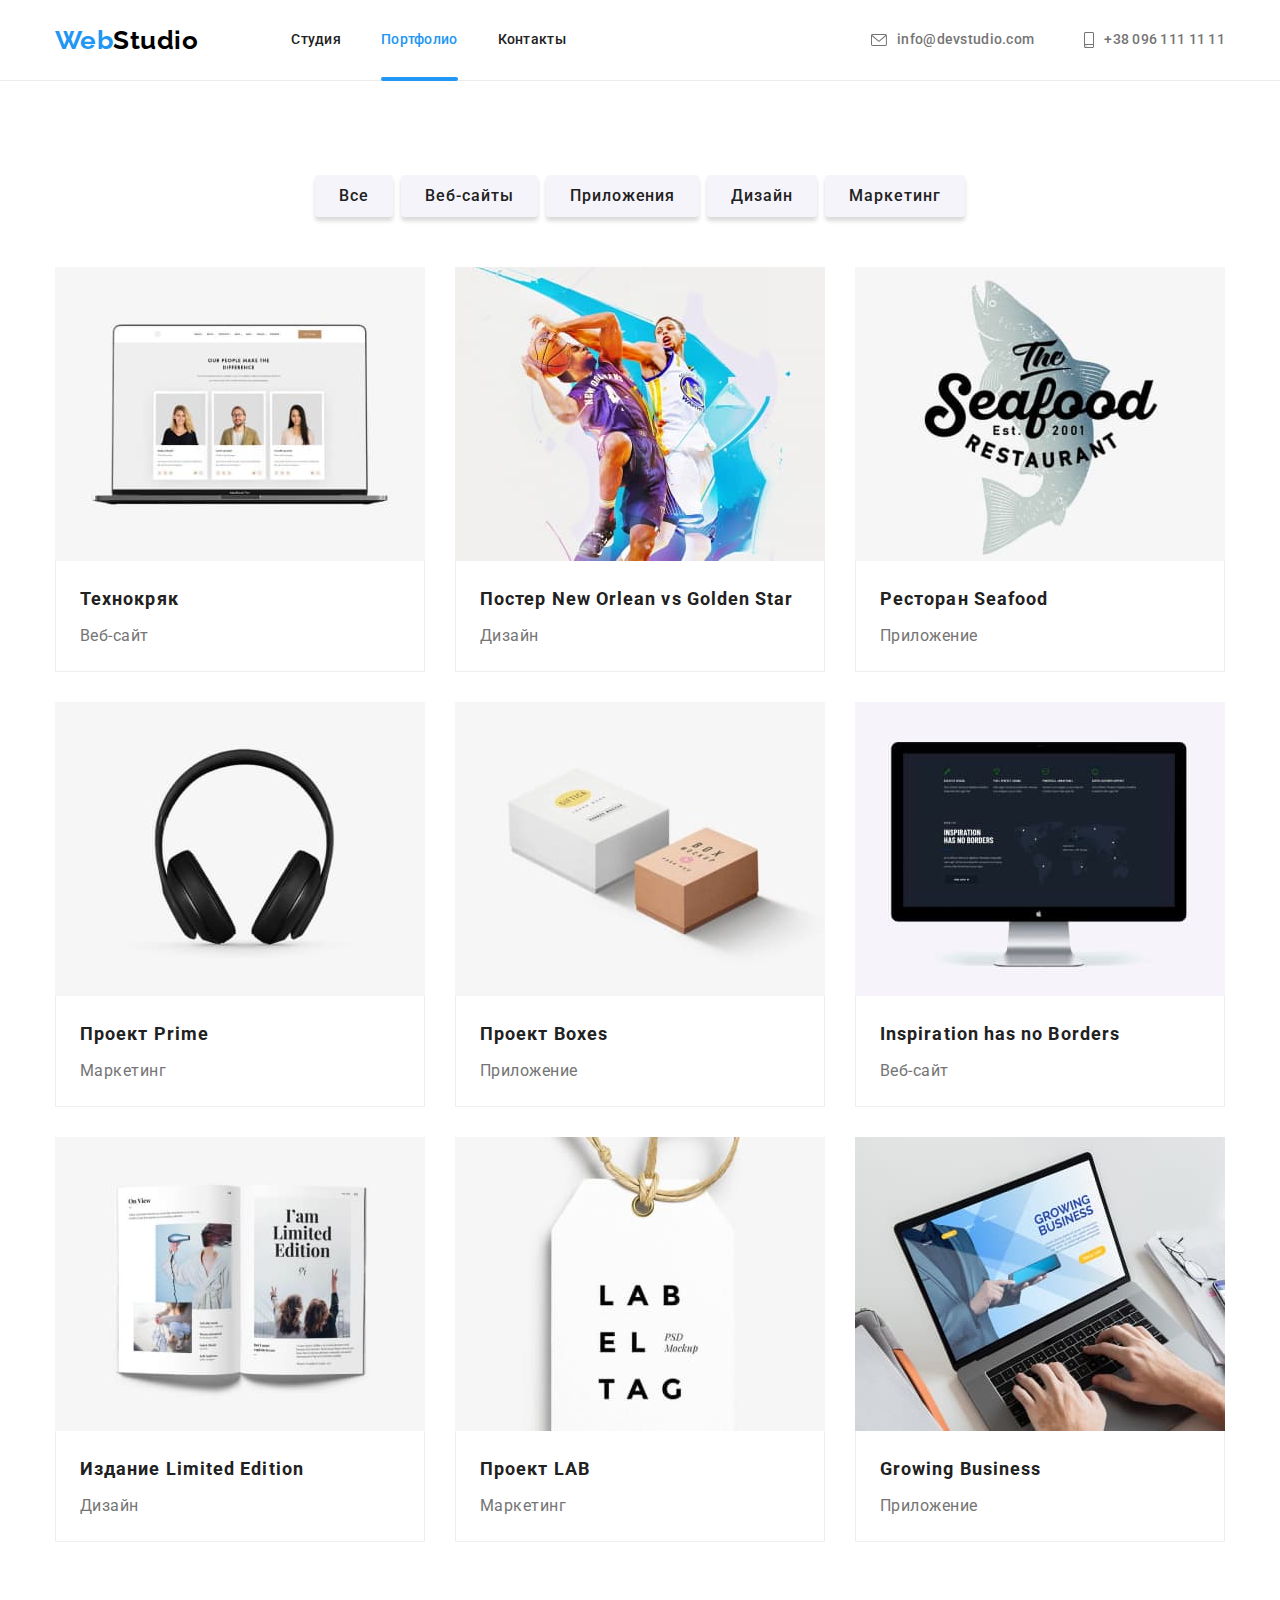
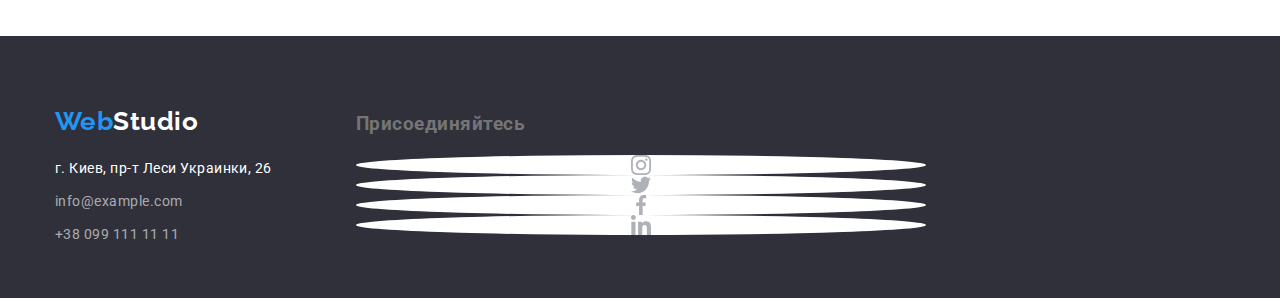
==== portfolio.html @ 9b5865a8 "домашка №6" ====
<!DOCTYPE html>
<html lang="ru">

<head>
    <meta charset="UTF-8">
    <meta http-equiv="X-UA-Compatible" content="IE=edge">
    <meta name="viewport" content="width=device-width, initial-scale=1.0">
    <title>Document</title>
    <link rel="preconnect" href="https://fonts.googleapis.com">
    <link rel="preconnect" href="https://fonts.gstatic.com" crossorigin>
    <link href="https://fonts.googleapis.com/css2?family=Raleway:wght@700&family=Roboto:wght@400;500;700;900&display=swap"
        rel="stylesheet">
    <link rel="stylesheet" href="https://cdnjs.cloudflare.com/ajax/libs/modern-normalize/1.1.0/modern-normalize.min.css">
    <link rel="stylesheet" href="./css/styles.css">
</head>

<body>
    <!-- Шапка сайта -->
    <header class="page-header">
        <div class="container header">
            <nav class="main-nav">
                <a href="" class="logo link">
                    <span class="logo-name">Web</span>Studio
                </a>
    
                <ul class="site-nav">
                    <li class="item">
                        <a href="./index.html" class="link">Студия</a>
                    </li>
                    <li class="item"><a href="./portfolio.html" class="link current">Портфолио</a></li>
                    <li class="item"><a href="" class="link">Контакты</a></li>
                </ul>
            </nav>
    
            <ul class="contact-us">
                <li class="item">
                    <a href="mailto:info@devstudio.com" class="link">
                        <svg class="contact-icon" width="16" height="12">
                            <use href="./images/icons.svg#icon-letter"></use>
                        </svg>
                        info@devstudio.com</a>
                </li>
                <li class="item">
                    <a href="tel:+380961111111" class="link">
                        <svg class="contact-icon" width="10" height="16">
                            <use href="./images/icons.svg#icon-smartphone"></use>
                        </svg>
                        +38 096 111 11 11</a>
                </li>
            </ul>
        </div>
    </header>

    <main>
        <section class="projects">
        <div class="container">
            <h1 class="projects-title visually-hidden">Наши проекты</h1>
            <ul class="projects-nav">
                <li class="item"><button type="button" class="button">Все</button></li>
                <li class="item"><button type="button" class="button">Веб-сайты</button></li>
                <li class="item"><button type="button" class="button">Приложения</button></li>
                <li class="item"><button type="button" class="button">Дизайн</button></li>
                <li class="item"><button type="button" class="button">Маркетинг</button></li>
            </ul>
            
            <ul class="projects-list">
                <li class="projects-list-item">
                    <a href="" class="link">
                        <div class="projects-list-thumb">
                            <img src="./images/portfolio/technocrack.jpg" width="370" height="294" alt="ноутбук с открытым сайтом">
                            <p class="projects-thumb-text">
                                Технокряк это современная площадка распространения коронавируса. Компании используют эту платформу для цифрового
                                шпионажа и атак на защищённые сервера конкурентов.
                            </p>
                        </div>
                        <div class="border">
                            <h2 class="title">Технокряк</h2>
                            <p class="text">Веб-сайт</p>
                        </div>
                    </a>
                </li>
                <li class="projects-list-item">
                    <a href="" class="link">
                        <div class="projects-list-thumb">
                            <img src="./images/portfolio/poster.jpg" width="370" height="294" alt="два баскетболиста с мячем">
                            <p class="projects-thumb-text">
                                Технокряк это современная площадка распространения коронавируса. Компании используют эту платформу для цифрового
                                шпионажа и атак на защищённые сервера конкурентов.
                            </p>
                        </div>
                        <div class="border">
                            <h2 class="title">Постер <span lang="en">New Orlean vs Golden Star</span></h2>
                            <p class="text">Дизайн</p>
                        </div>
                        
                    </a>
                </li>
                <li class="projects-list-item">
                    <a href="" class="link">
                        <div class="projects-list-thumb">
                            <img src="./images/portfolio/restaraunt.jpg" width="370" height="294" alt="логотип ресторана морской кухни">
                            <p class="projects-thumb-text">
                                Технокряк это современная площадка распространения коронавируса. Компании используют эту платформу для цифрового
                                шпионажа и атак на защищённые сервера конкурентов.
                            </p>
                        </div>
                        <div class="border">
                            <h2 class="title">Ресторан <span lang="en">Seafood</span></h2>
                            <p class="text">Приложение</p>
                        </div>
                    </a>
                </li>
                <li class="projects-list-item">
                    <a href="" class="link">
                        <div class="projects-list-thumb">
                            <img src="./images/portfolio/prime.jpg" width="370" height="294" alt="наушники">
                            <p class="projects-thumb-text">
                                Технокряк это современная площадка распространения коронавируса. Компании используют эту платформу для цифрового
                                шпионажа и атак на защищённые сервера конкурентов.
                            </p>
                        </div>
                        <div class="border">
                            <h2 class="title">Проект <span lang="en">Prime</span> </h2>
                            <p class="text">Маркетинг</p>
                        </div>
                    </a>
                </li>
                <li class="projects-list-item">
                    <a href="" class="link">
                        <div class="projects-list-thumb">
                            <img src="./images/portfolio/boxes.jpg" width="370" height="294" alt="две коробки">
                            <p class="projects-thumb-text">
                                Технокряк это современная площадка распространения коронавируса. Компании используют эту платформу для цифрового
                                шпионажа и атак на защищённые сервера конкурентов.
                            </p>
                        </div>
                        <div class="border">
                            <h2 class="title">Проект <span lang="en">Boxes</span></h2>
                            <p class="text">Приложение</p>
                        </div>
                    </a>
                </li>
                <li class="projects-list-item">
                    <a href="" class="link">
                        <div class="projects-list-thumb">
                            <img src="./images/portfolio/inspiration.jpg" width="370" height="294" alt="монитор с картой мира">
                            <p class="projects-thumb-text">
                                Технокряк это современная площадка распространения коронавируса. Компании используют эту платформу для цифрового
                                шпионажа и атак на защищённые сервера конкурентов.
                            </p>
                        </div>
                        <div class="border">
                            <h2 lang="en" class="title">Inspiration has no Borders</h2>
                            <p class="text">Веб-сайт</p>
                        </div>
                    </a>
                </li>
                <li class="projects-list-item">
                    <a href="" class="link">
                        <div class="projects-list-thumb">
                            <img src="./images/portfolio/limited.jpg" width="370" height="294" alt="разворот книги">
                            <p class="projects-thumb-text">
                                Технокряк это современная площадка распространения коронавируса. Компании используют эту платформу для цифрового
                                шпионажа и атак на защищённые сервера конкурентов.
                            </p>
                        </div>
                        <div class="border">
                            <h2 class="title">Издание <span lang="eu">Limited Edition</span></h2>
                            <p class="text">Дизайн</p>
                        </div>
                    </a>
                </li>
                <li class="projects-list-item">
                    <a href="" class="link">
                        <div class="projects-list-thumb">
                            <img src="./images/portfolio/lab.jpg" width="370" height="294" alt="бирка с надписью LAB EL TAG">
                            <p class="projects-thumb-text">
                                Технокряк это современная площадка распространения коронавируса. Компании используют эту платформу для цифрового
                                шпионажа и атак на защищённые сервера конкурентов.
                            </p>
                        </div>
                        <div class="border">
                            <h2 class="title">Проект <span lang="eu">LAB</span></h2>
                            <p class="text">Маркетинг</p>
                        </div>
                    </a>
                </li>
                <li class="projects-list-item">
                    <a href="" class="link">
                        <div class="projects-list-thumb">
                            <img src="./images/portfolio/business.jpg" width="370" height="294" alt="человек работает за ноутбуком">
                            <p class="projects-thumb-text">
                                Технокряк это современная площадка распространения коронавируса. Компании используют эту платформу для цифрового
                                шпионажа и атак на защищённые сервера конкурентов.
                            </p>
                        </div>
                        <div class="border">
                            <h2 lang="en" class="title">Growing Business</h2>
                            <p class="text">Приложение</p>
                        </div>
                    </a>
                </li>
            </ul>
        </div>
           
        </section>
    </main>

    <!-- Футер -->
    <footer class="footer">
        <div class="container">
            <div class="footer-left">
                <a href="" class="logo link">
                    <span lang="en" class="logo-name">Web</span>Studio
                </a>
                <address class="adress">
                    <a href="https://goo.gl/maps/LmMQ1C1wMLiHWkxJA" target="_blank" rel="noreferrer noopener"
                        class="link">г. Киев, пр-т
                        Леси Украинки, 26</a>
                    <a href="mailto:info@example.com" class="link">info@example.com</a>
                    <a href="tel:+380991111111" class="link">+38 099 111 11 11</a>
                </address>
            </div>
            <div class="footer-right">
                <h3 class="title">Присоединяйтесь</h3>
                <ul class="footer-right-list list">
                    <li class=footer-right-item>
                        <a href="" class="socials-link link">
                            <svg class="social-icon" widht="20" height="20">
                                <use href="./images/icons.svg#icon-instagram"></use>
                            </svg>
                        </a>
                    </li>
                    <li class=footer-right-item>
                        <a href="" class="socials-link link">
                            <svg class="social-icon" widht="20" height="20">
                                <use href="./images/icons.svg#icon-twitter"></use>
                            </svg>
                        </a>
                    </li>
                    <li class=footer-right-item>
                        <a href="" class="socials-link link">
                            <svg class="social-icon" widht="20" height="20">
                                <use href="./images/icons.svg#icon-facebook"></use>
                            </svg>
                        </a>
                    </li>
                    <li class=footer-right-item>
                        <a href="" class="socials-link link">
                            <svg class="social-icon" widht="20" height="20">
                                <use href="./images/icons.svg#icon-linkedin"></use>
                            </svg>
                        </a>
                    </li>
                </ul>
    
            </div>
        </div>
    </footer>
</body>
</html>
---- css/styles.css ----
/* Roboto 400 500 700 900*/
/* Raleway 700 */

/* цвет фона футер, герой #2F303A */
/* основной цвет текста #757575 */
/* вторичный цвет текста(заголовки) #212121 */
/* цвет акцент #2196F3 */
/* футер, цвет адрес #ffffff ссылки rgba(255, 255, 255, 0.6) */

:root {
  --primery-text-color: #757575;
  --title-text-color: #212121;
  --accent-color: #2196f3;
  --primery-white-color: #ffffff;
  --hero-background-color: #c4c4c4;
  --portfolio-buttons-font-color: #f5f4fa;
  --header-bg-color: #2f303a;
  --icon-color: #afb1b8;
  --timing-function: cubic-bezier(0.4, 0, 0.2, 1);
}

body {
  background-color: var(--primery-white-color);
  color: var(--primery-text-color);

  font-family: Roboto, sans-serif;
  letter-spacing: 0.03em;
}

img {
  display: block;
}

.site-nav,
.contact-us,
.features-list,
.work,
.team-list,
.team-list-socials,
.projects-nav,
.list {
  list-style: none;
  padding: 0;
  margin: 0;
}

.link {
  text-decoration: none;
}

.container {
  margin-left: auto;
  margin-right: auto;
  width: 1200px;
  padding-left: 15px;
  padding-right: 15px;
  /* border: solid 2px red; */
}

/* Header */

.page-header {
  background-color: var(--primery-white-color);
  border-bottom: solid 1px #ececec;
}

.header {
  display: flex;
  align-items: center;
}

.main-nav {
  display: flex;
  align-items: center;
}

/* logo */

.logo {
  margin-right: 93px;

  color: #000000;

  font-family: Raleway, sans-serif;
  font-weight: 700;
  font-size: 26px;
  line-height: 1.19;
}

.logo-name {
  color: var(--accent-color);
}

/* Site-nav */

.site-nav {
  display: flex;
}

.site-nav .item + .item {
  margin-left: 40px;
}

.site-nav .link {
  position: relative;

  display: block;
  padding-top: 32px;
  padding-bottom: 32px;

  color: var(--title-text-color);

  font-weight: 500;
  font-size: 14px;
  line-height: 1.14;
  letter-spacing: 0.02em;

  transition: color 250ms var(--timing-function);
}

.site-nav .link:hover,
.site-nav .link:focus {
  color: var(--accent-color);
}

.site-nav .link.current {
  color: var(--accent-color);
}

.site-nav .link.current::after {
  position: absolute;
  bottom: -1px;
  left: 0;

  content: '';

  display: block;
  width: 100%;
  height: 4px;
  background-color: var(--accent-color);
  border-radius: 2px;
}

/* Contact us */
.contact-us {
  display: flex;
  align-items: center;
  margin-left: auto;
}

.contact-us .item + .item {
  margin-left: 50px;
}

.contact-us .link {
  display: flex;
  align-items: center;
  color: var(--primery-text-color);

  font-weight: 500;
  font-size: 14px;
  line-height: 1.14;
  letter-spacing: 0.02em;

  transition: color 250ms var(--timing-function);
}

.contact-icon {
  margin-right: 10px;
  fill: currentColor;
}

.contact-us .link:hover,
.contact-us .link:focus {
  color: var(--accent-color);
}

/* Hero */
.hero {
  height: 600px;
  max-width: 1600px;
  margin-left: auto;
  margin-right: auto;
  padding-top: 200px;
  padding-bottom: 200px;
  text-align: center;
  box-shadow: 0px 4px 4px rgba(0, 0, 0, 0.25);

  background-image: linear-gradient(
      rgba(47, 48, 58, 0.4),
      rgba(47, 48, 58, 0.4)
    ),
    url('../images/hero.jpg');
  background-size: cover;
  background-repeat: no-repeat;
  background-position: center;

  background-color: var(--hero-background-color);
}

.hero-title {
  margin-top: 0;
  margin-bottom: 30px;
  margin-left: auto;
  margin-right: auto;
  width: 696px;
  text-align: center;

  color: var(--primery-white-color);

  font-weight: 900;
  font-size: 44px;
  line-height: 1.36;
  letter-spacing: 0.06em;
  text-transform: uppercase;
}

/* Button */

.button {
  border-radius: 4px;
  border-color: transparent;
  padding: 10px 32px;
  display: inline-block;
  text-align: center;

  background-color: var(--accent-color);
  color: var(--primery-white-color);
  font-family: inherit;
  cursor: pointer;
  font-weight: 700;
  font-size: 16px;
  line-height: 1.88;
  letter-spacing: 0.06em;
  box-shadow: 0px 4px 4px rgba(0, 0, 0, 0.15);
}

/* Section */

.section {
  padding-top: 94px;
  padding-bottom: 94px;
}

.section-title {
  margin-top: 0;
  margin-bottom: 50px;

  color: var(--title-text-color);

  font-weight: 700;
  font-size: 36px;
  line-height: 1.17;
  text-align: center;
}

/* Features */

.visually-hidden {
  position: absolute;
  width: 1px;
  height: 1px;
  margin: -1px;
  border: 0;
  padding: 0;
  white-space: nowrap;
  clip-path: inset(100%);
  clip: rect(0 0 0 0);
  overflow: hidden;
}

.features-block {
  display: flex;
}

.features-list:not(:last-child) {
  margin-right: 30px;
}

.features-list-icon {
  display: flex;
  justify-content: center;
  align-items: center;
  margin-bottom: 30px;
  width: 270px;
  height: 120px;
  background-color: var(--portfolio-buttons-font-color);
  border-radius: 4px;
}

.features-list .title {
  margin-top: 0;
  margin-bottom: 10px;

  color: var(--title-text-color);

  font-weight: 700;
  font-size: 14px;
  line-height: 1.14;
  text-transform: uppercase;
}

.features-list .text {
  margin-top: 0;
  margin-bottom: 0;

  font-size: 14px;
  line-height: 1.71;
}

/* Work */

.section.work {
  padding-top: 0;
}

.work .list {
  display: flex;
}

.work .list .item {
  position: relative;
  align-items: center;
}

.work .list .item:not(:last-child) {
  margin-right: 30px;
}

.work-text {
  position: absolute;
  bottom: 0;
  left: 0;

  display: flex;
  justify-content: center;
  align-items: center;

  width: 100%;
  height: 70px;
  margin: 0;
  background-color: rgba(47, 48, 58, 0.8);
  font-weight: 700;
  font-size: 14px;
  line-height: 1.14;
  text-transform: uppercase;

  color: var(--primery-white-color);
}

/* Team */

.section.team {
  background-color: var(--portfolio-buttons-font-color);
}

.team-list {
  display: flex;
}

.team-list-card {
  align-items: center;
  width: 270px;
  background-color: #ffffff;
  box-shadow: 0px 1px 3px rgba(0, 0, 0, 0.12), 0px 1px 1px rgba(0, 0, 0, 0.14),
    0px 2px 1px rgba(0, 0, 0, 0.2);
  border-radius: 0px 0px 4px 4px;
}

.team-list-card:not(:last-child) {
  margin-right: 30px;
}

.title-text-block {
  padding-top: 30px;
  padding-bottom: 30px;
}

.team-list .title {
  margin-top: 0;
  margin-bottom: 10px;

  color: var(--title-text-color);

  font-weight: 500;
  font-size: 16px;
  line-height: 1.19;
  text-align: center;
}

.team-list .text {
  margin-top: 0;
  margin-bottom: 16px;

  font-size: 16px;
  line-height: 1.19;
  text-align: center;
}

.team-list-socials {
  display: flex;
  justify-content: center;
}

.socials-link {
  width: 100%;
  height: 100%;
  display: flex;
  align-items: center;
  justify-content: center;
  border-radius: 50%;
  background-color: #ffffff;

  transition: background-color 250ms var(--timing-function);
}

.socials-link:hover,
.socials-link:focus {
  background-color: var(--accent-color);
}

.socials-link:hover .social-icon,
.socials-link:focus .social-icon {
  fill: var(--primery-white-color);
}

.socials-item {
  width: 44px;
  height: 44px;
}

.socials-item:not(:last-child) {
  margin-right: 10px;
}

.social-icon {
  fill: var(--icon-color);

  transition: fill 250ms var(--timing-function);
}

/* Clients */

.clients-list {
  display: flex;
  align-items: center;
  justify-content: center;
}

.clients-item {
  width: 170px;
  height: 92px;
}

.clients-link {
  width: 100%;
  height: 100%;
  display: flex;
  align-items: center;
  justify-content: center;
  border: solid 1px #afb1b8;
  border-radius: 4px;

  transition: border-color 250ms var(--timing-function);
}

.clients-link:hover,
.clients-link:focus,
.clients-link:hover .clients-icon,
.clients-link:focus .clients-icon {
  fill: var(--accent-color);
  border-color: var(--accent-color);
}

.clients-item:not(:last-child) {
  margin-right: 30px;
}

.clients-icon {
  fill: var(--icon-color);

  transition: fill 250ms var(--timing-function);
}

/* Footer */
.footer {
  background-color: var(--header-bg-color);
  padding-top: 60px;
  padding-bottom: 60px;
}

.footer .container {
  display: flex;
  align-items: baseline;
}

.footer-left {
  margin-right: 70px;
  width: 231px;
}

.footer-center {
  display: block;
  margin-right: 93px;
  width: 206px;
}

.footer-center .title {
  margin-top: 0;
  margin-bottom: 20px;
  width: 145px;
  height: 16px;
  font-size: 14px;
  line-height: 16px;
  letter-spacing: 0.03em;
  text-transform: uppercase;
  color: var(--primery-white-color);
}

.footer-center-list {
  display: flex;
}

.footer-center-item:not(:last-child) {
  margin-right: 10px;
}

.footer-center .socials-link {
  width: 44px;
  height: 44px;
  background-color: rgba(255, 255, 255, 0.1);

  transition: background-color 250ms var(--timing-function);
}

.footer-center .socials-link:hover,
.footer-center .socials-link:focus {
  background-color: var(--accent-color);
}

.footer-center .social-icon {
  fill: var(--primery-white-color);
}

.footer .logo {
  display: block;
  margin-right: 0;
  margin-bottom: 20px;
  color: var(--primery-white-color);
}

.adress {
  color: var(--primery-white-color);
  font-style: normal;
  font-size: 14px;
  line-height: 1.71;

  height: 81px;
}

.adress .link {
  display: block;

  color: rgba(255, 255, 255, 0.6);

  transition: color 250ms var(--timing-function);
}

.adress .link:not(:last-child) {
  margin-bottom: 9px;
}

.adress a:first-child {
  color: var(--primery-white-color);
}

.adress .link:hover,
.adress .link:focus {
  color: var(--accent-color);
}
.footer-right {
  position: relative;
  display: block;
  width: 570px;
}

.footer-right-title {
  margin-top: 0;
  margin-bottom: 20px;

  font-weight: 700;
  font-size: 14px;
  line-height: 1.14;
  text-transform: uppercase;
  color: var(--primery-white-color);
}

.footer-form-label {
  display: flex;
  justify-content: center;
  align-items: center;
}

.footer-form input {
  margin-right: 12px;
  padding-left: 16px;
  padding-top: 15px;
  padding-bottom: 15px;

  width: 358px;
  height: 50px;
  border-radius: 4px;
  border: 1px solid rgba(255, 255, 255, 0.3);
  filter: drop-shadow(0px 4px 4px rgba(0, 0, 0, 0.15));
  background-color: inherit;
  color: var(--primery-white-color);
}

.footer-right .button {
  display: flex;
  justify-content: center;
  align-items: center;

  min-width: 200px;
  height: 50px;
  padding-left: 29px;
  padding-right: 28px;
}

.footer-form .button-icon {
  margin-left: 10px;
  fill: var(--primery-white-color);
}

/* Modal */

.backdrop {
  position: fixed;
  top: 0;
  left: 0;

  width: 100vw;
  height: 100vh;
  background-color: rgba(0, 0, 0, 0.2);

  opacity: 1;
  transition: 250ms var(--timing-function);
}

.backdrop.is-hidden {
  opacity: 0;
  visibility: hidden;
  pointer-events: none;
}

.backdrop.is-hidden .modal {
  transform: translate(-50%, -50%) scale(0.5);
}

.modal {
  position: absolute;
  top: 50%;
  left: 50%;

  min-width: 528px;
  min-height: 581px;

  background-color: var(--primery-white-color);

  transform: translate(-50%, -50%) scale(1);
  transition: 250ms var(--timing-function);
}

.modal-button {
  position: absolute;
  right: 8px;
  top: 8px;

  display: flex;
  justify-content: center;
  align-items: center;
  width: 30px;
  height: 30px;

  border: 1px solid rgba(0, 0, 0, 0.1);
  border-radius: 50%;

  background-color: var(--primery-white-color);
}

/* Portfolio.html */

.projects {
  padding-top: 94px;
  padding-bottom: 94px;
}

.projects-title {
  color: var(--title-text-color);
}

.projects-nav {
  display: flex;
  justify-content: center;
}

.projects-nav .button {
  padding: 6px 22px;
  color: var(--title-text-color);
  background-color: var(--portfolio-buttons-font-color);
  border-radius: 4px;

  transition: background-color 250ms var(--timing-function),
    color 250ms var(--timing-function), box-shadow 250ms var(--timing-function);

  font-weight: 500;
  font-size: 16px;
  line-height: 1.62;
  text-align: center;
}

.projects-nav .item:not(:last-child) {
  margin-right: 8px;
}

.projects-nav .button:hover,
.projects-nav .button:focus {
  color: var(--primery-white-color);
  background-color: var(--accent-color);
  box-shadow: 0px 3px 1px rgba(0, 0, 0, 0.1), 0px 1px 2px rgba(0, 0, 0, 0.08),
    0px 2px 2px rgba(0, 0, 0, 0.12);
}

.projects-list {
  margin-top: 50px;
  margin-bottom: 0;
  padding-left: 0;

  display: flex;
  flex-wrap: wrap;
  list-style: none;
}

.projects-list-item {
  width: calc((100% - 60px) / 3);
  margin-right: 30px;
  margin-bottom: 30px;

  transition: box-shadow 250ms var(--timing-function);
}

.projects-list-item:hover,
.projects-list-item:focus {
  box-shadow: 0px 1px 1px rgba(0, 0, 0, 0.12), 0px 4px 4px rgba(0, 0, 0, 0.06),
    1px 4px 6px rgba(0, 0, 0, 0.16);
}

.projects-list-item .border {
  border-top: 0px;
  border-left: solid 1px rgba(238, 238, 238, 1);
  border-right: solid 1px rgba(238, 238, 238, 1);
  border-bottom: solid 1px rgba(238, 238, 238, 1);
}

.projects-list-item:nth-child(3n) {
  margin-right: 0;
}

.projects-list-item:nth-last-child(-n + 3) {
  margin-bottom: 0;
}

.projects-list-thumb {
  position: relative;
  overflow: hidden;
}

.projects-thumb-text {
  display: flex;
  justify-content: center;
  align-items: center;
  position: absolute;
  top: 0;
  left: 0;

  transform: translateY(100%);
  transition: transform 250ms var(--timing-function);

  width: 100%;
  height: 100%;

  padding: 63px 24px;
  margin: 0;

  font-size: 18px;
  line-height: 1.56;
  color: var(--primery-white-color);
  background-color: rgba(33, 150, 243, 0.9);
}

.projects-list-item:hover .projects-thumb-text {
  transform: translateX(0);
}

.border {
  padding-top: 20px;
  padding-bottom: 20px;
  padding-left: 24px;
  padding-right: 24px;
}

.projects-list .title {
  margin-top: 0;
  margin-bottom: 4px;

  color: var(--title-text-color);

  font-weight: 700;
  font-size: 18px;
  line-height: 2;
  letter-spacing: 0.06em;
}

.projects-list .text {
  margin-top: 0;
  margin-bottom: 0;

  color: var(--primery-text-color);

  font-size: 16px;
  line-height: 1.87;
}
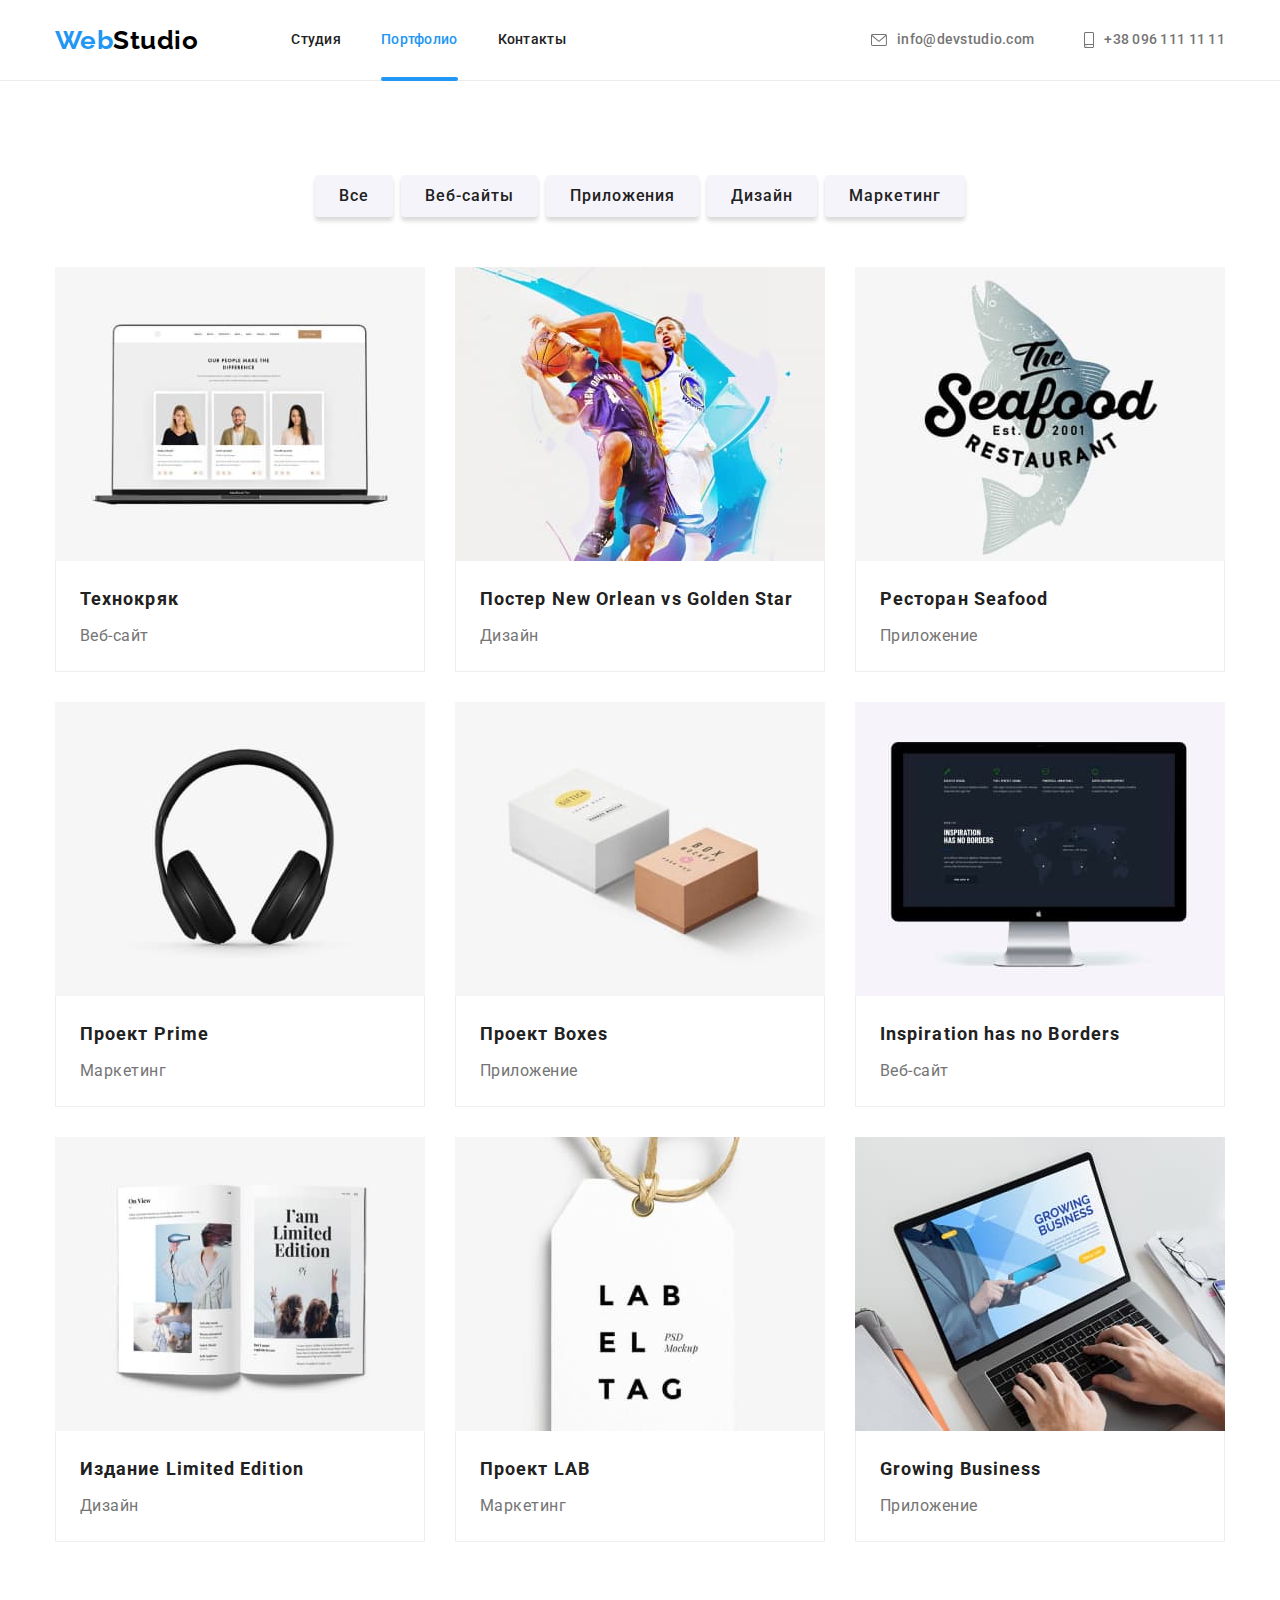
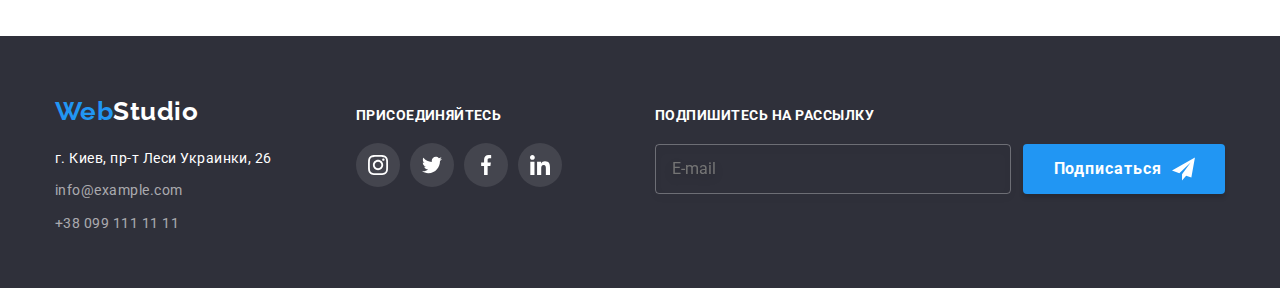
==== commit f2ca7259: "Доделал формы" ====
--- a/portfolio.html
+++ b/portfolio.html
@@ -221,39 +221,53 @@
                     <a href="tel:+380991111111" class="link">+38 099 111 11 11</a>
                 </address>
             </div>
+            <div class="footer-center">
+                <h3 class="title">Присоединяйтесь</h3>
+                <ul class="footer-center-list list">
+                    <li class=footer-center-item>
+                        <a href="" class="socials-link link">
+                            <svg class="social-icon" widht="20" height="20">
+                                <use href="./images/icons.svg#icon-instagram"></use>
+                            </svg>
+                        </a>
+                    </li>
+                    <li class=footer-center-item>
+                        <a href="" class="socials-link link">
+                            <svg class="social-icon" widht="20" height="20">
+                                <use href="./images/icons.svg#icon-twitter"></use>
+                            </svg>
+                        </a>
+                    </li>
+                    <li class=footer-center-item>
+                        <a href="" class="socials-link link">
+                            <svg class="social-icon" widht="20" height="20">
+                                <use href="./images/icons.svg#icon-facebook"></use>
+                            </svg>
+                        </a>
+                    </li>
+                    <li class=footer-center-item>
+                        <a href="" class="socials-link link">
+                            <svg class="social-icon" widht="20" height="20">
+                                <use href="./images/icons.svg#icon-linkedin"></use>
+                            </svg>
+                        </a>
+                    </li>
+                </ul>
+    
+            </div>
+    
             <div class="footer-right">
-                <h3 class="title">Присоединяйтесь</h3>
-                <ul class="footer-right-list list">
-                    <li class=footer-right-item>
-                        <a href="" class="socials-link link">
-                            <svg class="social-icon" widht="20" height="20">
-                                <use href="./images/icons.svg#icon-instagram"></use>
-                            </svg>
-                        </a>
-                    </li>
-                    <li class=footer-right-item>
-                        <a href="" class="socials-link link">
-                            <svg class="social-icon" widht="20" height="20">
-                                <use href="./images/icons.svg#icon-twitter"></use>
-                            </svg>
-                        </a>
-                    </li>
-                    <li class=footer-right-item>
-                        <a href="" class="socials-link link">
-                            <svg class="social-icon" widht="20" height="20">
-                                <use href="./images/icons.svg#icon-facebook"></use>
-                            </svg>
-                        </a>
-                    </li>
-                    <li class=footer-right-item>
-                        <a href="" class="socials-link link">
-                            <svg class="social-icon" widht="20" height="20">
-                                <use href="./images/icons.svg#icon-linkedin"></use>
-                            </svg>
-                        </a>
-                    </li>
-                </ul>
-    
+                <p class="footer-right-title">Подпишитесь на рассылку</p>
+                <form class="footer-form">
+                    <label class="footer-form-label">
+                        <input type="email" name="email" placeholder="E-mail">
+                        <button type="submit" class="button"> Подписаться
+                            <svg class="button-icon" width="24" height="24">
+                                <use href="./images/icons.svg#icon-send"></use>
+                            </svg>
+                        </button>
+                    </label>
+                </form>
             </div>
         </div>
     </footer>
--- a/css/styles.css
+++ b/css/styles.css
@@ -685,7 +685,184 @@
   border: 1px solid rgba(0, 0, 0, 0.1);
   border-radius: 50%;
 
+  transition: 250ms var(--timing-function);
+
+  cursor: pointer;
+
   background-color: var(--primery-white-color);
+}
+
+.modal-button:hover {
+  fill: var(--accent-color);
+}
+
+.modal-title {
+  margin: 0px 0px 12px 0px;
+  padding-top: 40px;
+  padding-left: 45px;
+  padding-right: 42px;
+  font-weight: 700;
+  font-size: 20px;
+  line-height: 1.15;
+  text-align: center;
+
+  color: #212121;
+}
+
+.modal-form {
+  /* outline: 1px solid teal; */
+  width: 448px;
+  height: 342px;
+  margin-left: 40px;
+  margin-right: 40px;
+}
+
+.modal-form .form-field {
+  position: relative;
+
+  display: flex;
+
+  width: 100%;
+  height: 58px;
+  margin-bottom: 10px;
+}
+
+.form-field .form-label {
+  font-weight: 400;
+  font-size: 12px;
+  line-height: 1.17;
+  letter-spacing: 0.01em;
+
+  color: #757575;
+}
+
+.input-block {
+  position: absolute;
+  bottom: 0;
+  left: 0;
+
+  width: 448px;
+}
+
+.form-field:focus-within .input-icon,
+.form-input:focus {
+  fill: var(--accent-color);
+  border-color: var(--accent-color);
+  outline: none;
+}
+
+.input-block input {
+  width: 100%;
+  height: 40px;
+}
+
+.form-input {
+  border: 1px solid rgba(33, 33, 33, 0.2);
+  border-radius: 4px;
+  padding-left: 42px;
+  cursor: pointer;
+
+  transition: 250ms var(--timing-function);
+}
+
+.input-icon {
+  position: absolute;
+  top: 50%;
+  left: 12px;
+
+  transform: translateY(-50%);
+
+  transition: 250ms var(--timing-function);
+}
+
+.form-field.comment {
+  display: flex;
+  flex-direction: column;
+
+  width: 448px;
+  height: auto;
+  margin-bottom: 20px;
+}
+
+.form-field-text.comment {
+  display: block;
+  margin-bottom: 4px;
+}
+
+.form-field textarea {
+  width: 100%;
+  height: 120px;
+  resize: none;
+  padding: 12px 16px;
+}
+
+textarea::placeholder {
+  color: rgba(117, 117, 117, 0.5);
+}
+
+.form-checkbox {
+  width: 100%;
+  margin-bottom: 30px;
+}
+
+.checkbox-block {
+  display: flex;
+  justify-content: center;
+  align-items: center;
+}
+
+.checkbox-input {
+  position: absolute;
+  width: 1px;
+  height: 1px;
+  margin: -1px;
+  border: 0;
+  padding: 0;
+  white-space: nowrap;
+  clip-path: inset(100%);
+  clip: rect(0 0 0 0);
+  overflow: hidden;
+}
+
+.checkbox-icon {
+  margin-right: 7px;
+
+  width: 16px;
+  height: 15px;
+  border-radius: 2px;
+  border: 1px solid #212121;
+  fill: none;
+
+  transition: 250ms var(--timing-function);
+}
+
+.checkbox-input:checked + .checkbox-icon {
+  border-color: transparent;
+  background-origin: border-box;
+  background-color: var(--accent-color);
+  fill: var(--primery-white-color);
+}
+
+.checkbox-text {
+  font-weight: 400;
+  font-size: 14px;
+  line-height: 1.71;
+  letter-spacing: 0.03em;
+  color: #757575;
+}
+
+.checkbox-text a {
+  color: var(--accent-color);
+}
+
+.modal-form .button {
+  display: block;
+  margin-left: auto;
+  margin-right: auto;
+  width: 200px;
+  height: 50px;
+
+  transition: 250ms var(--timing-function);
 }
 
 /* Portfolio.html */
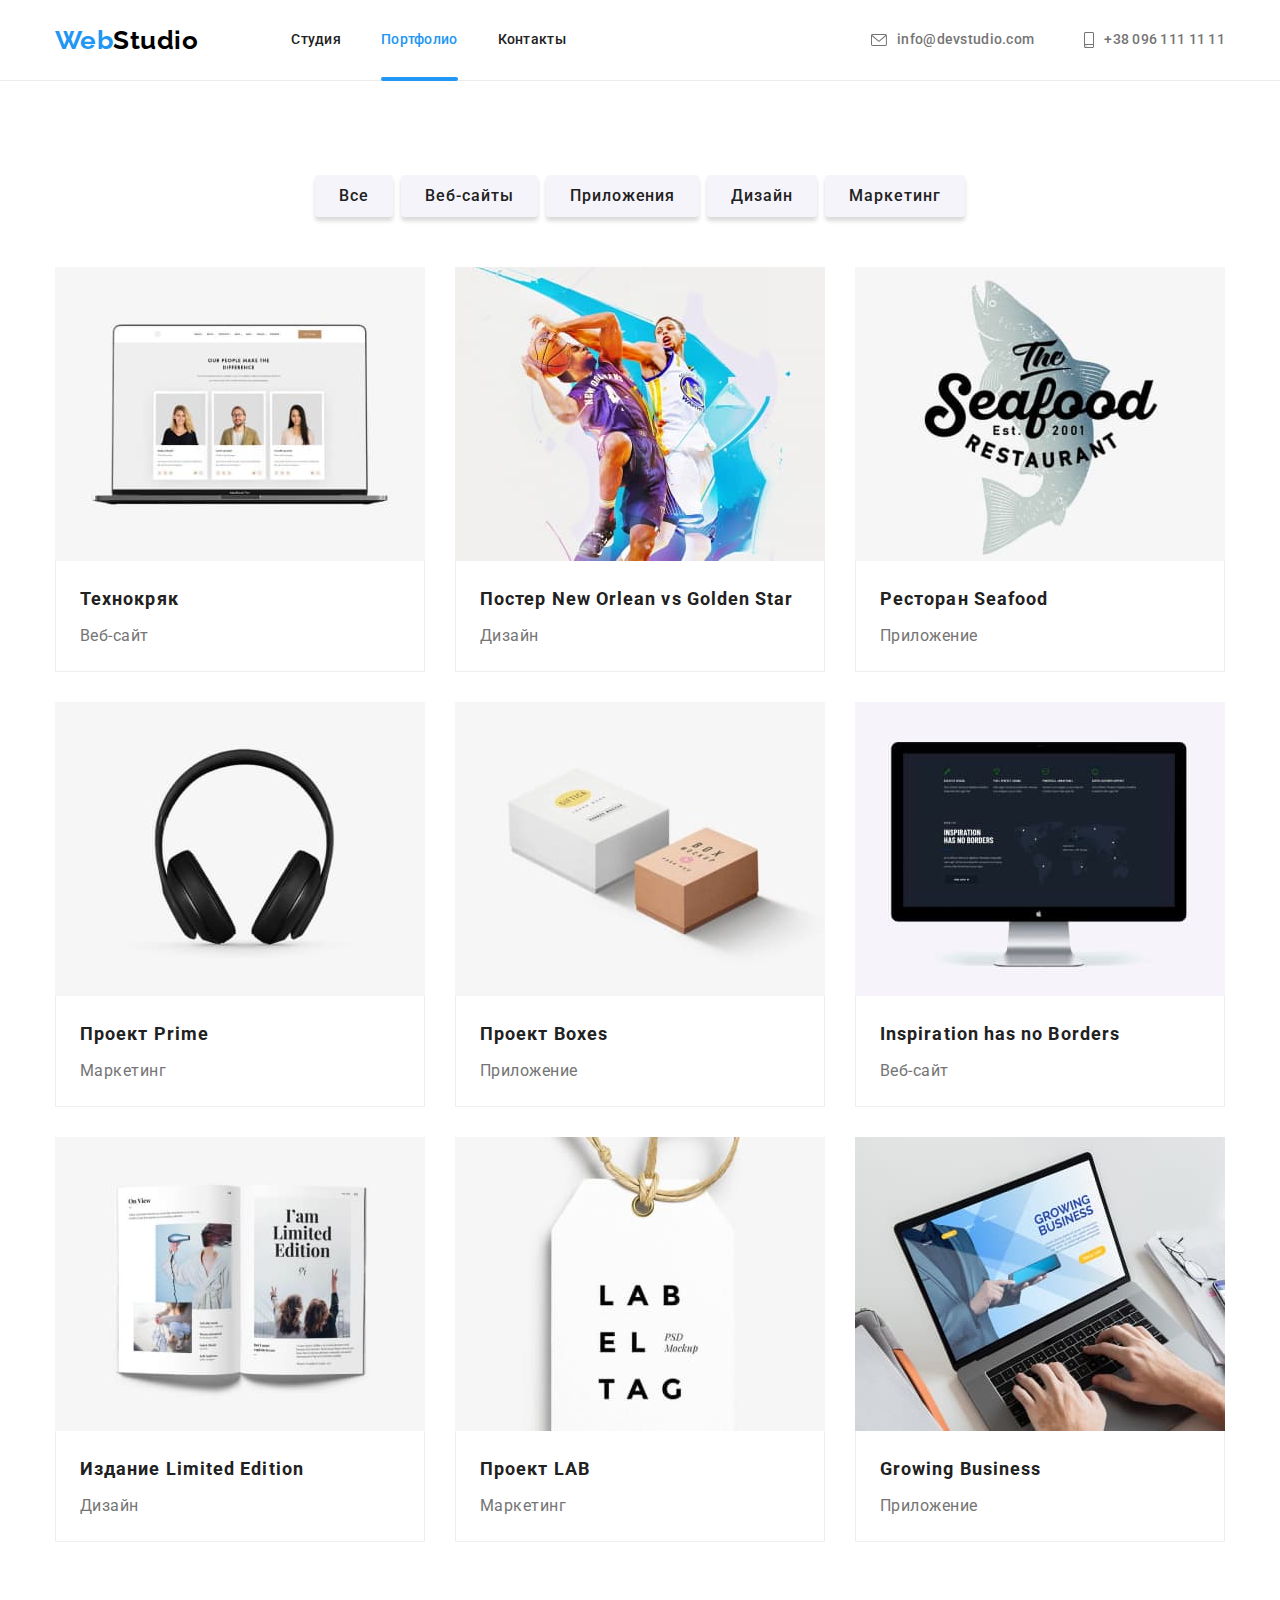
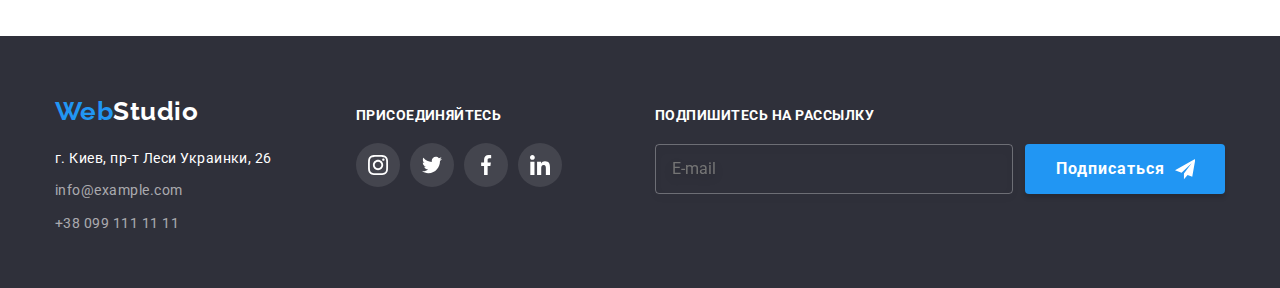
==== commit dc6a8315: "поправил кнопку в футере" ====
--- a/portfolio.html
+++ b/portfolio.html
@@ -259,14 +259,18 @@
             <div class="footer-right">
                 <p class="footer-right-title">Подпишитесь на рассылку</p>
                 <form class="footer-form">
-                    <label class="footer-form-label">
-                        <input type="email" name="email" placeholder="E-mail">
+                    <div class="footer-form-block">
+                        <label>
+                            <input type="email" name="email" placeholder="E-mail">
+                        </label>
                         <button type="submit" class="button"> Подписаться
                             <svg class="button-icon" width="24" height="24">
                                 <use href="./images/icons.svg#icon-send"></use>
                             </svg>
                         </button>
-                    </label>
+                    </div>
+    
+    
                 </form>
             </div>
         </div>
--- a/css/styles.css
+++ b/css/styles.css
@@ -595,10 +595,13 @@
   color: var(--primery-white-color);
 }
 
+.footer-form-block {
+  display: flex;
+  justify-content: center;
+  align-items: center;
+}
+
 .footer-form-label {
-  display: flex;
-  justify-content: center;
-  align-items: center;
 }
 
 .footer-form input {
